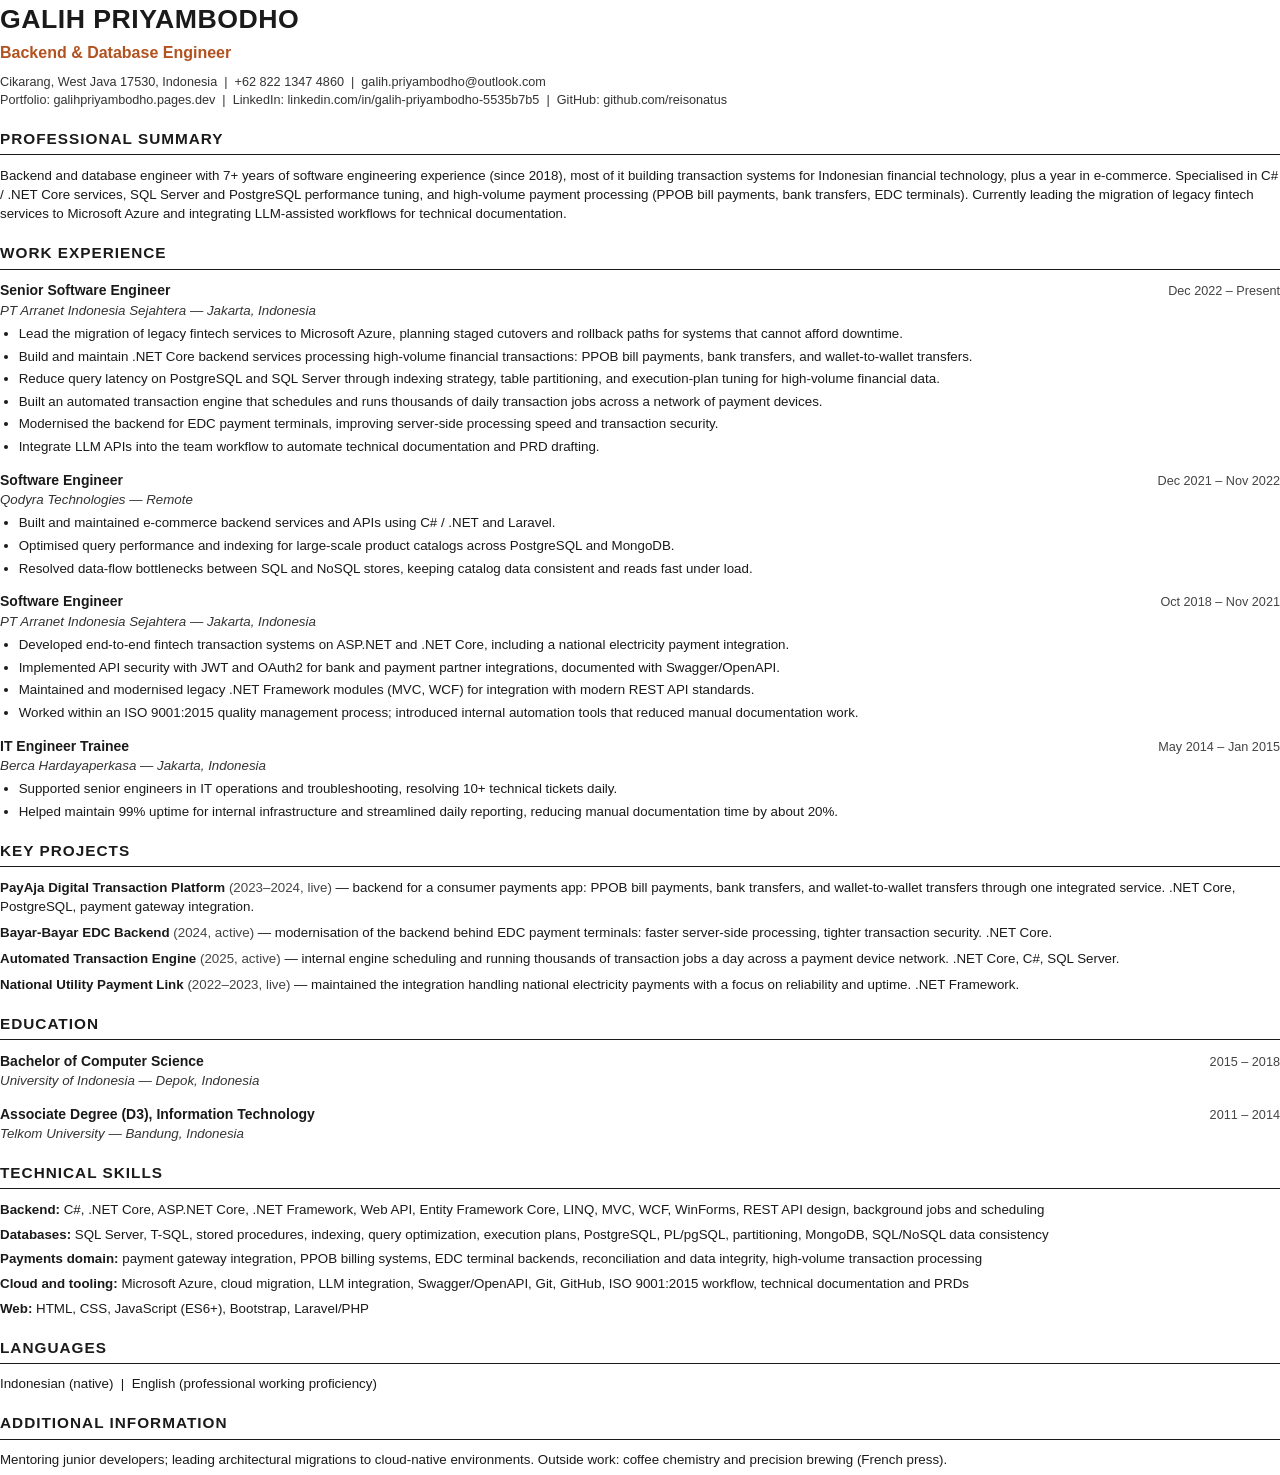
==== docs/cv-source.html @ 11c0d239 "feat: add ATS-friendly CV in European format Replaces the old CV (inflated title, resume-speak, dupl" ====
<!DOCTYPE html>
<html lang="en">
<head>
<meta charset="UTF-8">
<title>CV — Galih Priyambodho</title>
<style>
  /*
    Sumber CV — format Eropa (tanpa foto), aman untuk ATS:
    satu kolom, teks asli tanpa grafik/tabel, heading standar, font sistem.
    Regenerasi PDF:
    chrome --headless=new --print-to-pdf="docs/CV_Galih_Priyambodho.pdf" --no-pdf-header-footer "file:///.../docs/cv-source.html"
  */
  @page { size: A4; margin: 15mm 17mm; }
  * { box-sizing: border-box; margin: 0; padding: 0; }
  body {
    font-family: Arial, Helvetica, sans-serif;
    font-size: 10pt;
    line-height: 1.45;
    color: #1a1a1a;
  }
  h1 {
    font-size: 20pt;
    letter-spacing: 0.5px;
    text-transform: uppercase;
  }
  .headline {
    font-size: 12pt;
    font-weight: bold;
    color: #b1521f;
    margin: 2pt 0 6pt;
  }
  .contact-line { font-size: 9.5pt; color: #333; }
  .contact-line a { color: #333; text-decoration: none; }
  h2 {
    font-size: 11.5pt;
    text-transform: uppercase;
    letter-spacing: 1px;
    border-bottom: 1.5px solid #1a1a1a;
    padding-bottom: 3pt;
    margin: 14pt 0 8pt;
  }
  .job { margin-bottom: 10pt; page-break-inside: avoid; }
  .job-head { display: flex; justify-content: space-between; align-items: baseline; }
  .job-title { font-size: 10.5pt; font-weight: bold; }
  .job-dates { font-size: 9.5pt; color: #444; white-space: nowrap; }
  .job-org { font-size: 10pt; font-style: italic; color: #333; margin-bottom: 3pt; }
  ul { margin: 2pt 0 0 14pt; }
  li { margin-bottom: 2.5pt; }
  .skill-line { margin-bottom: 4pt; }
  .skill-line strong { display: inline; }
  .proj { margin-bottom: 5pt; }
  .proj strong { font-size: 10pt; }
  .muted { color: #444; }
</style>
</head>
<body>

  <h1>Galih Priyambodho</h1>
  <div class="headline">Backend &amp; Database Engineer</div>
  <div class="contact-line">
    Cikarang, West Java 17530, Indonesia &nbsp;|&nbsp; +62 822 1347 4860 &nbsp;|&nbsp; galih.priyambodho@outlook.com
  </div>
  <div class="contact-line">
    Portfolio: galihpriyambodho.pages.dev &nbsp;|&nbsp; LinkedIn: linkedin.com/in/galih-priyambodho-5535b7b5 &nbsp;|&nbsp; GitHub: github.com/reisonatus
  </div>

  <h2>Professional Summary</h2>
  <p>
    Backend and database engineer with 7+ years of software engineering experience (since 2018), most of it
    building transaction systems for Indonesian financial technology, plus a year in e-commerce. Specialised in
    C# / .NET Core services, SQL Server and PostgreSQL performance tuning, and high-volume payment processing
    (PPOB bill payments, bank transfers, EDC terminals). Currently leading the migration of legacy fintech
    services to Microsoft Azure and integrating LLM-assisted workflows for technical documentation.
  </p>

  <h2>Work Experience</h2>

  <div class="job">
    <div class="job-head">
      <span class="job-title">Senior Software Engineer</span>
      <span class="job-dates">Dec 2022 – Present</span>
    </div>
    <div class="job-org">PT Arranet Indonesia Sejahtera — Jakarta, Indonesia</div>
    <ul>
      <li>Lead the migration of legacy fintech services to Microsoft Azure, planning staged cutovers and rollback paths for systems that cannot afford downtime.</li>
      <li>Build and maintain .NET Core backend services processing high-volume financial transactions: PPOB bill payments, bank transfers, and wallet-to-wallet transfers.</li>
      <li>Reduce query latency on PostgreSQL and SQL Server through indexing strategy, table partitioning, and execution-plan tuning for high-volume financial data.</li>
      <li>Built an automated transaction engine that schedules and runs thousands of daily transaction jobs across a network of payment devices.</li>
      <li>Modernised the backend for EDC payment terminals, improving server-side processing speed and transaction security.</li>
      <li>Integrate LLM APIs into the team workflow to automate technical documentation and PRD drafting.</li>
    </ul>
  </div>

  <div class="job">
    <div class="job-head">
      <span class="job-title">Software Engineer</span>
      <span class="job-dates">Dec 2021 – Nov 2022</span>
    </div>
    <div class="job-org">Qodyra Technologies — Remote</div>
    <ul>
      <li>Built and maintained e-commerce backend services and APIs using C# / .NET and Laravel.</li>
      <li>Optimised query performance and indexing for large-scale product catalogs across PostgreSQL and MongoDB.</li>
      <li>Resolved data-flow bottlenecks between SQL and NoSQL stores, keeping catalog data consistent and reads fast under load.</li>
    </ul>
  </div>

  <div class="job">
    <div class="job-head">
      <span class="job-title">Software Engineer</span>
      <span class="job-dates">Oct 2018 – Nov 2021</span>
    </div>
    <div class="job-org">PT Arranet Indonesia Sejahtera — Jakarta, Indonesia</div>
    <ul>
      <li>Developed end-to-end fintech transaction systems on ASP.NET and .NET Core, including a national electricity payment integration.</li>
      <li>Implemented API security with JWT and OAuth2 for bank and payment partner integrations, documented with Swagger/OpenAPI.</li>
      <li>Maintained and modernised legacy .NET Framework modules (MVC, WCF) for integration with modern REST API standards.</li>
      <li>Worked within an ISO 9001:2015 quality management process; introduced internal automation tools that reduced manual documentation work.</li>
    </ul>
  </div>

  <div class="job">
    <div class="job-head">
      <span class="job-title">IT Engineer Trainee</span>
      <span class="job-dates">May 2014 – Jan 2015</span>
    </div>
    <div class="job-org">Berca Hardayaperkasa — Jakarta, Indonesia</div>
    <ul>
      <li>Supported senior engineers in IT operations and troubleshooting, resolving 10+ technical tickets daily.</li>
      <li>Helped maintain 99% uptime for internal infrastructure and streamlined daily reporting, reducing manual documentation time by about 20%.</li>
    </ul>
  </div>

  <h2>Key Projects</h2>
  <div class="proj"><strong>PayAja Digital Transaction Platform</strong> <span class="muted">(2023–2024, live)</span> — backend for a consumer payments app: PPOB bill payments, bank transfers, and wallet-to-wallet transfers through one integrated service. .NET Core, PostgreSQL, payment gateway integration.</div>
  <div class="proj"><strong>Bayar-Bayar EDC Backend</strong> <span class="muted">(2024, active)</span> — modernisation of the backend behind EDC payment terminals: faster server-side processing, tighter transaction security. .NET Core.</div>
  <div class="proj"><strong>Automated Transaction Engine</strong> <span class="muted">(2025, active)</span> — internal engine scheduling and running thousands of transaction jobs a day across a payment device network. .NET Core, C#, SQL Server.</div>
  <div class="proj"><strong>National Utility Payment Link</strong> <span class="muted">(2022–2023, live)</span> — maintained the integration handling national electricity payments with a focus on reliability and uptime. .NET Framework.</div>

  <h2>Education</h2>
  <div class="job">
    <div class="job-head">
      <span class="job-title">Bachelor of Computer Science</span>
      <span class="job-dates">2015 – 2018</span>
    </div>
    <div class="job-org">University of Indonesia — Depok, Indonesia</div>
  </div>
  <div class="job">
    <div class="job-head">
      <span class="job-title">Associate Degree (D3), Information Technology</span>
      <span class="job-dates">2011 – 2014</span>
    </div>
    <div class="job-org">Telkom University — Bandung, Indonesia</div>
  </div>

  <h2>Technical Skills</h2>
  <div class="skill-line"><strong>Backend:</strong> C#, .NET Core, ASP.NET Core, .NET Framework, Web API, Entity Framework Core, LINQ, MVC, WCF, WinForms, REST API design, background jobs and scheduling</div>
  <div class="skill-line"><strong>Databases:</strong> SQL Server, T-SQL, stored procedures, indexing, query optimization, execution plans, PostgreSQL, PL/pgSQL, partitioning, MongoDB, SQL/NoSQL data consistency</div>
  <div class="skill-line"><strong>Payments domain:</strong> payment gateway integration, PPOB billing systems, EDC terminal backends, reconciliation and data integrity, high-volume transaction processing</div>
  <div class="skill-line"><strong>Cloud and tooling:</strong> Microsoft Azure, cloud migration, LLM integration, Swagger/OpenAPI, Git, GitHub, ISO 9001:2015 workflow, technical documentation and PRDs</div>
  <div class="skill-line"><strong>Web:</strong> HTML, CSS, JavaScript (ES6+), Bootstrap, Laravel/PHP</div>

  <h2>Languages</h2>
  <div class="skill-line">Indonesian (native) &nbsp;|&nbsp; English (professional working proficiency)</div>

  <h2>Additional Information</h2>
  <div class="skill-line">Mentoring junior developers; leading architectural migrations to cloud-native environments. Outside work: coffee chemistry and precision brewing (French press).</div>

</body>
</html>
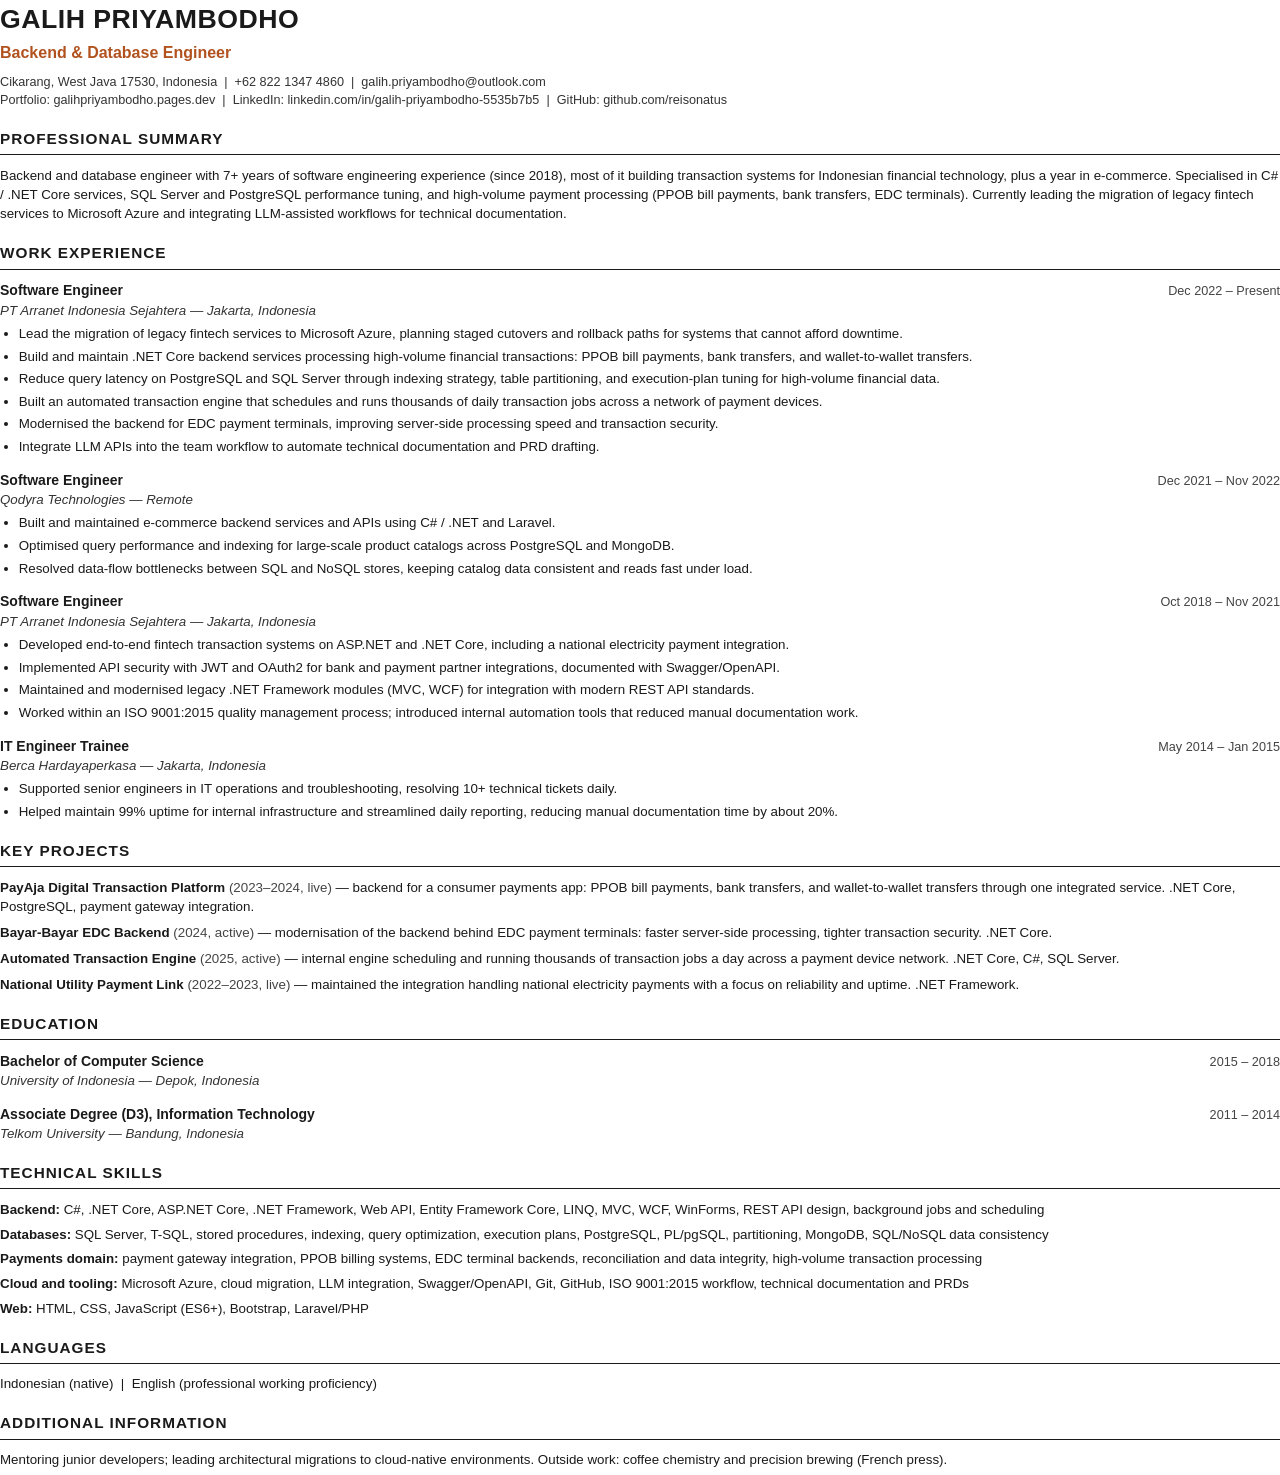
==== commit 2c57743a: "fix: correct job title to Software Engineer, remove Senior claim Site, CV source, and regenerated PD" ====
--- a/docs/cv-source.html
+++ b/docs/cv-source.html
@@ -77,7 +77,7 @@
 
   <div class="job">
     <div class="job-head">
-      <span class="job-title">Senior Software Engineer</span>
+      <span class="job-title">Software Engineer</span>
       <span class="job-dates">Dec 2022 – Present</span>
     </div>
     <div class="job-org">PT Arranet Indonesia Sejahtera — Jakarta, Indonesia</div>
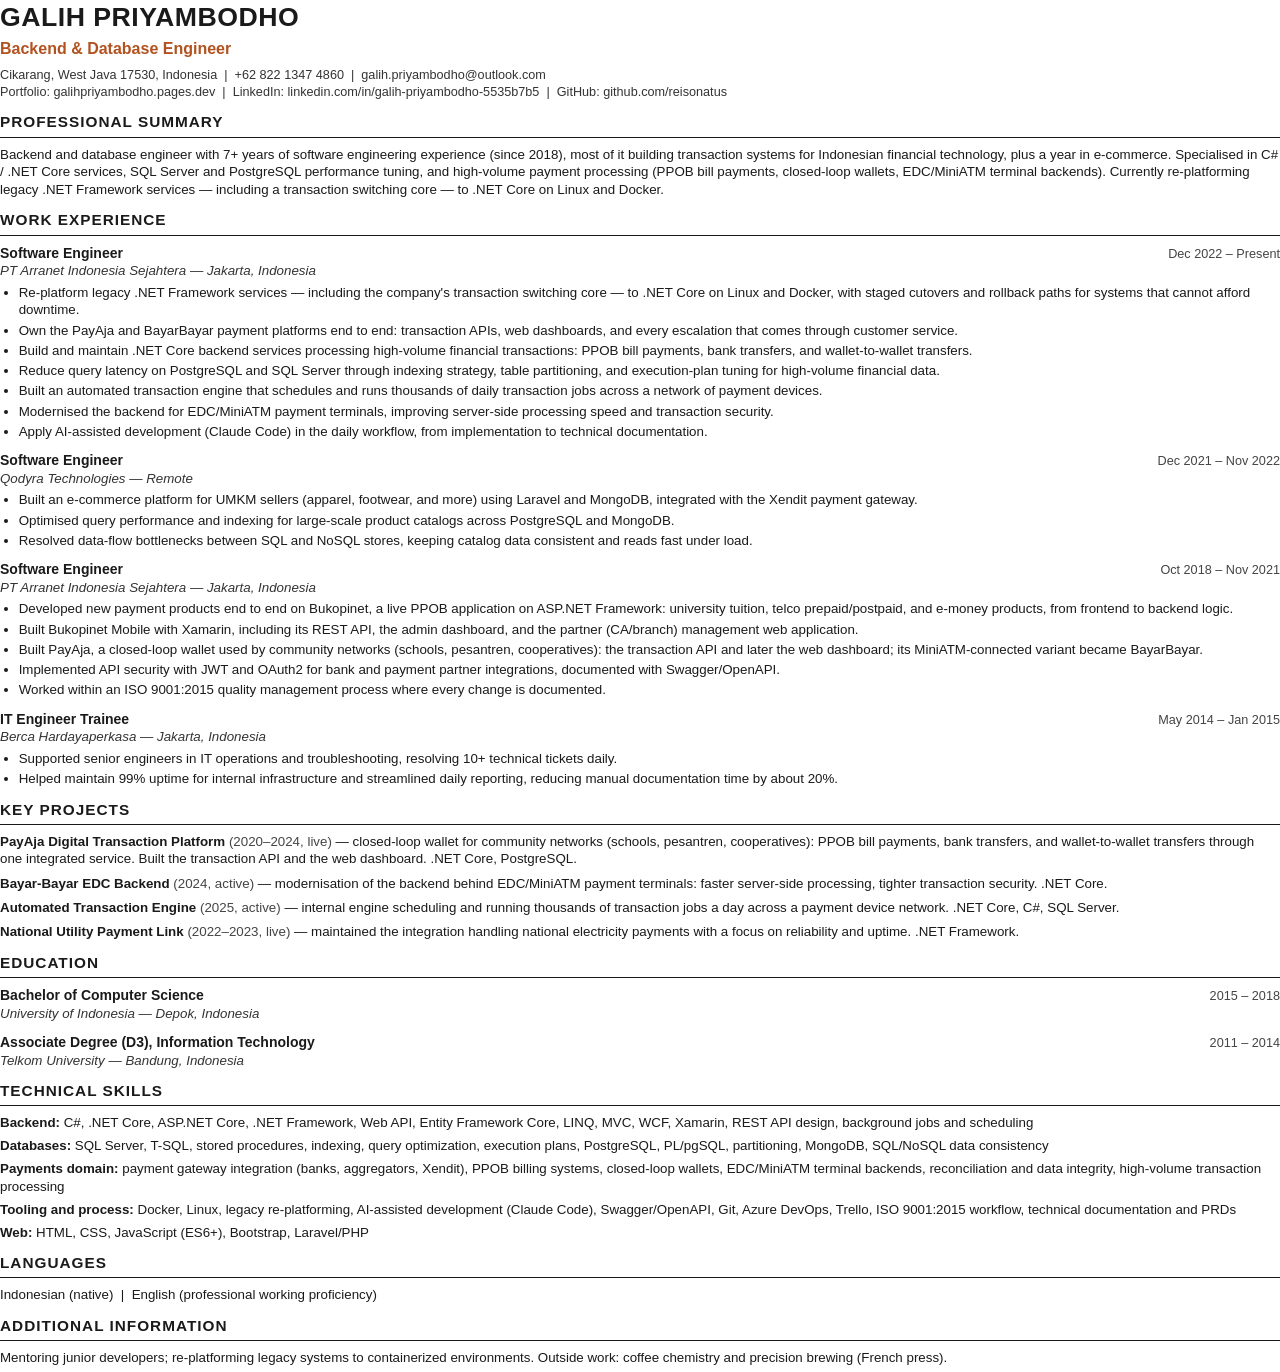
==== commit af23c59e: "feat: rewrite copy from first-person source material, drop unbacked claims About, Experience, Skills" ====
--- a/docs/cv-source.html
+++ b/docs/cv-source.html
@@ -10,12 +10,12 @@
     Regenerasi PDF:
     chrome --headless=new --print-to-pdf="docs/CV_Galih_Priyambodho.pdf" --no-pdf-header-footer "file:///.../docs/cv-source.html"
   */
-  @page { size: A4; margin: 15mm 17mm; }
+  @page { size: A4; margin: 11mm 17mm; }
   * { box-sizing: border-box; margin: 0; padding: 0; }
   body {
     font-family: Arial, Helvetica, sans-serif;
     font-size: 10pt;
-    line-height: 1.45;
+    line-height: 1.32;
     color: #1a1a1a;
   }
   h1 {
@@ -37,15 +37,15 @@
     letter-spacing: 1px;
     border-bottom: 1.5px solid #1a1a1a;
     padding-bottom: 3pt;
-    margin: 14pt 0 8pt;
+    margin: 9pt 0 6pt;
   }
-  .job { margin-bottom: 10pt; page-break-inside: avoid; }
+  .job { margin-bottom: 8pt; page-break-inside: avoid; }
   .job-head { display: flex; justify-content: space-between; align-items: baseline; }
   .job-title { font-size: 10.5pt; font-weight: bold; }
   .job-dates { font-size: 9.5pt; color: #444; white-space: nowrap; }
   .job-org { font-size: 10pt; font-style: italic; color: #333; margin-bottom: 3pt; }
   ul { margin: 2pt 0 0 14pt; }
-  li { margin-bottom: 2.5pt; }
+  li { margin-bottom: 2pt; }
   .skill-line { margin-bottom: 4pt; }
   .skill-line strong { display: inline; }
   .proj { margin-bottom: 5pt; }
@@ -69,8 +69,8 @@
     Backend and database engineer with 7+ years of software engineering experience (since 2018), most of it
     building transaction systems for Indonesian financial technology, plus a year in e-commerce. Specialised in
     C# / .NET Core services, SQL Server and PostgreSQL performance tuning, and high-volume payment processing
-    (PPOB bill payments, bank transfers, EDC terminals). Currently leading the migration of legacy fintech
-    services to Microsoft Azure and integrating LLM-assisted workflows for technical documentation.
+    (PPOB bill payments, closed-loop wallets, EDC/MiniATM terminal backends). Currently re-platforming legacy
+    .NET Framework services — including a transaction switching core — to .NET Core on Linux and Docker.
   </p>
 
   <h2>Work Experience</h2>
@@ -82,12 +82,13 @@
     </div>
     <div class="job-org">PT Arranet Indonesia Sejahtera — Jakarta, Indonesia</div>
     <ul>
-      <li>Lead the migration of legacy fintech services to Microsoft Azure, planning staged cutovers and rollback paths for systems that cannot afford downtime.</li>
+      <li>Re-platform legacy .NET Framework services — including the company's transaction switching core — to .NET Core on Linux and Docker, with staged cutovers and rollback paths for systems that cannot afford downtime.</li>
+      <li>Own the PayAja and BayarBayar payment platforms end to end: transaction APIs, web dashboards, and every escalation that comes through customer service.</li>
       <li>Build and maintain .NET Core backend services processing high-volume financial transactions: PPOB bill payments, bank transfers, and wallet-to-wallet transfers.</li>
       <li>Reduce query latency on PostgreSQL and SQL Server through indexing strategy, table partitioning, and execution-plan tuning for high-volume financial data.</li>
       <li>Built an automated transaction engine that schedules and runs thousands of daily transaction jobs across a network of payment devices.</li>
-      <li>Modernised the backend for EDC payment terminals, improving server-side processing speed and transaction security.</li>
-      <li>Integrate LLM APIs into the team workflow to automate technical documentation and PRD drafting.</li>
+      <li>Modernised the backend for EDC/MiniATM payment terminals, improving server-side processing speed and transaction security.</li>
+      <li>Apply AI-assisted development (Claude Code) in the daily workflow, from implementation to technical documentation.</li>
     </ul>
   </div>
 
@@ -98,7 +99,7 @@
     </div>
     <div class="job-org">Qodyra Technologies — Remote</div>
     <ul>
-      <li>Built and maintained e-commerce backend services and APIs using C# / .NET and Laravel.</li>
+      <li>Built an e-commerce platform for UMKM sellers (apparel, footwear, and more) using Laravel and MongoDB, integrated with the Xendit payment gateway.</li>
       <li>Optimised query performance and indexing for large-scale product catalogs across PostgreSQL and MongoDB.</li>
       <li>Resolved data-flow bottlenecks between SQL and NoSQL stores, keeping catalog data consistent and reads fast under load.</li>
     </ul>
@@ -111,10 +112,11 @@
     </div>
     <div class="job-org">PT Arranet Indonesia Sejahtera — Jakarta, Indonesia</div>
     <ul>
-      <li>Developed end-to-end fintech transaction systems on ASP.NET and .NET Core, including a national electricity payment integration.</li>
+      <li>Developed new payment products end to end on Bukopinet, a live PPOB application on ASP.NET Framework: university tuition, telco prepaid/postpaid, and e-money products, from frontend to backend logic.</li>
+      <li>Built Bukopinet Mobile with Xamarin, including its REST API, the admin dashboard, and the partner (CA/branch) management web application.</li>
+      <li>Built PayAja, a closed-loop wallet used by community networks (schools, pesantren, cooperatives): the transaction API and later the web dashboard; its MiniATM-connected variant became BayarBayar.</li>
       <li>Implemented API security with JWT and OAuth2 for bank and payment partner integrations, documented with Swagger/OpenAPI.</li>
-      <li>Maintained and modernised legacy .NET Framework modules (MVC, WCF) for integration with modern REST API standards.</li>
-      <li>Worked within an ISO 9001:2015 quality management process; introduced internal automation tools that reduced manual documentation work.</li>
+      <li>Worked within an ISO 9001:2015 quality management process where every change is documented.</li>
     </ul>
   </div>
 
@@ -131,8 +133,8 @@
   </div>
 
   <h2>Key Projects</h2>
-  <div class="proj"><strong>PayAja Digital Transaction Platform</strong> <span class="muted">(2023–2024, live)</span> — backend for a consumer payments app: PPOB bill payments, bank transfers, and wallet-to-wallet transfers through one integrated service. .NET Core, PostgreSQL, payment gateway integration.</div>
-  <div class="proj"><strong>Bayar-Bayar EDC Backend</strong> <span class="muted">(2024, active)</span> — modernisation of the backend behind EDC payment terminals: faster server-side processing, tighter transaction security. .NET Core.</div>
+  <div class="proj"><strong>PayAja Digital Transaction Platform</strong> <span class="muted">(2020–2024, live)</span> — closed-loop wallet for community networks (schools, pesantren, cooperatives): PPOB bill payments, bank transfers, and wallet-to-wallet transfers through one integrated service. Built the transaction API and the web dashboard. .NET Core, PostgreSQL.</div>
+  <div class="proj"><strong>Bayar-Bayar EDC Backend</strong> <span class="muted">(2024, active)</span> — modernisation of the backend behind EDC/MiniATM payment terminals: faster server-side processing, tighter transaction security. .NET Core.</div>
   <div class="proj"><strong>Automated Transaction Engine</strong> <span class="muted">(2025, active)</span> — internal engine scheduling and running thousands of transaction jobs a day across a payment device network. .NET Core, C#, SQL Server.</div>
   <div class="proj"><strong>National Utility Payment Link</strong> <span class="muted">(2022–2023, live)</span> — maintained the integration handling national electricity payments with a focus on reliability and uptime. .NET Framework.</div>
 
@@ -153,17 +155,17 @@
   </div>
 
   <h2>Technical Skills</h2>
-  <div class="skill-line"><strong>Backend:</strong> C#, .NET Core, ASP.NET Core, .NET Framework, Web API, Entity Framework Core, LINQ, MVC, WCF, WinForms, REST API design, background jobs and scheduling</div>
+  <div class="skill-line"><strong>Backend:</strong> C#, .NET Core, ASP.NET Core, .NET Framework, Web API, Entity Framework Core, LINQ, MVC, WCF, Xamarin, REST API design, background jobs and scheduling</div>
   <div class="skill-line"><strong>Databases:</strong> SQL Server, T-SQL, stored procedures, indexing, query optimization, execution plans, PostgreSQL, PL/pgSQL, partitioning, MongoDB, SQL/NoSQL data consistency</div>
-  <div class="skill-line"><strong>Payments domain:</strong> payment gateway integration, PPOB billing systems, EDC terminal backends, reconciliation and data integrity, high-volume transaction processing</div>
-  <div class="skill-line"><strong>Cloud and tooling:</strong> Microsoft Azure, cloud migration, LLM integration, Swagger/OpenAPI, Git, GitHub, ISO 9001:2015 workflow, technical documentation and PRDs</div>
+  <div class="skill-line"><strong>Payments domain:</strong> payment gateway integration (banks, aggregators, Xendit), PPOB billing systems, closed-loop wallets, EDC/MiniATM terminal backends, reconciliation and data integrity, high-volume transaction processing</div>
+  <div class="skill-line"><strong>Tooling and process:</strong> Docker, Linux, legacy re-platforming, AI-assisted development (Claude Code), Swagger/OpenAPI, Git, Azure DevOps, Trello, ISO 9001:2015 workflow, technical documentation and PRDs</div>
   <div class="skill-line"><strong>Web:</strong> HTML, CSS, JavaScript (ES6+), Bootstrap, Laravel/PHP</div>
 
   <h2>Languages</h2>
   <div class="skill-line">Indonesian (native) &nbsp;|&nbsp; English (professional working proficiency)</div>
 
   <h2>Additional Information</h2>
-  <div class="skill-line">Mentoring junior developers; leading architectural migrations to cloud-native environments. Outside work: coffee chemistry and precision brewing (French press).</div>
+  <div class="skill-line">Mentoring junior developers; re-platforming legacy systems to containerized environments. Outside work: coffee chemistry and precision brewing (French press).</div>
 
 </body>
 </html>
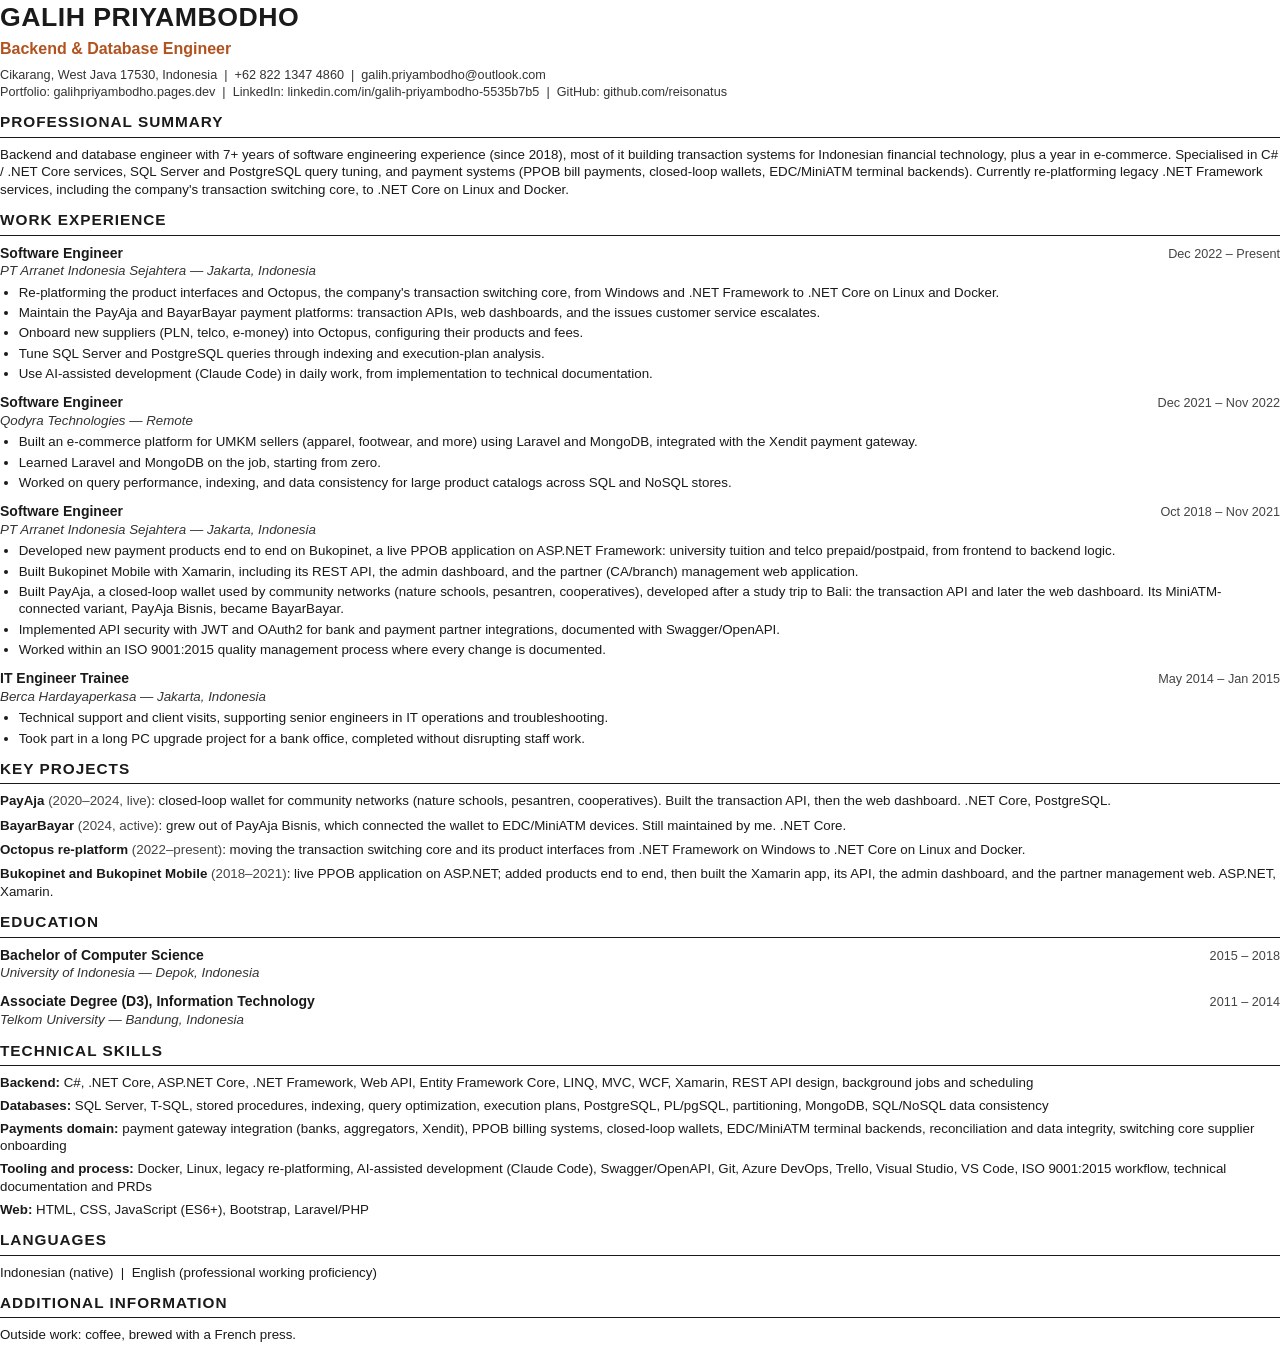
==== commit 20c915d3: "feat: unslop design and sync CV to verified facts - fix circular --font-body/--font-mono vars (DM Sa" ====
--- a/docs/cv-source.html
+++ b/docs/cv-source.html
@@ -68,9 +68,9 @@
   <p>
     Backend and database engineer with 7+ years of software engineering experience (since 2018), most of it
     building transaction systems for Indonesian financial technology, plus a year in e-commerce. Specialised in
-    C# / .NET Core services, SQL Server and PostgreSQL performance tuning, and high-volume payment processing
-    (PPOB bill payments, closed-loop wallets, EDC/MiniATM terminal backends). Currently re-platforming legacy
-    .NET Framework services — including a transaction switching core — to .NET Core on Linux and Docker.
+    C# / .NET Core services, SQL Server and PostgreSQL query tuning, and payment systems (PPOB bill payments,
+    closed-loop wallets, EDC/MiniATM terminal backends). Currently re-platforming legacy .NET Framework services,
+    including the company's transaction switching core, to .NET Core on Linux and Docker.
   </p>
 
   <h2>Work Experience</h2>
@@ -82,13 +82,11 @@
     </div>
     <div class="job-org">PT Arranet Indonesia Sejahtera — Jakarta, Indonesia</div>
     <ul>
-      <li>Re-platform legacy .NET Framework services — including the company's transaction switching core — to .NET Core on Linux and Docker, with staged cutovers and rollback paths for systems that cannot afford downtime.</li>
-      <li>Own the PayAja and BayarBayar payment platforms end to end: transaction APIs, web dashboards, and every escalation that comes through customer service.</li>
-      <li>Build and maintain .NET Core backend services processing high-volume financial transactions: PPOB bill payments, bank transfers, and wallet-to-wallet transfers.</li>
-      <li>Reduce query latency on PostgreSQL and SQL Server through indexing strategy, table partitioning, and execution-plan tuning for high-volume financial data.</li>
-      <li>Built an automated transaction engine that schedules and runs thousands of daily transaction jobs across a network of payment devices.</li>
-      <li>Modernised the backend for EDC/MiniATM payment terminals, improving server-side processing speed and transaction security.</li>
-      <li>Apply AI-assisted development (Claude Code) in the daily workflow, from implementation to technical documentation.</li>
+      <li>Re-platforming the product interfaces and Octopus, the company's transaction switching core, from Windows and .NET Framework to .NET Core on Linux and Docker.</li>
+      <li>Maintain the PayAja and BayarBayar payment platforms: transaction APIs, web dashboards, and the issues customer service escalates.</li>
+      <li>Onboard new suppliers (PLN, telco, e-money) into Octopus, configuring their products and fees.</li>
+      <li>Tune SQL Server and PostgreSQL queries through indexing and execution-plan analysis.</li>
+      <li>Use AI-assisted development (Claude Code) in daily work, from implementation to technical documentation.</li>
     </ul>
   </div>
 
@@ -100,8 +98,8 @@
     <div class="job-org">Qodyra Technologies — Remote</div>
     <ul>
       <li>Built an e-commerce platform for UMKM sellers (apparel, footwear, and more) using Laravel and MongoDB, integrated with the Xendit payment gateway.</li>
-      <li>Optimised query performance and indexing for large-scale product catalogs across PostgreSQL and MongoDB.</li>
-      <li>Resolved data-flow bottlenecks between SQL and NoSQL stores, keeping catalog data consistent and reads fast under load.</li>
+      <li>Learned Laravel and MongoDB on the job, starting from zero.</li>
+      <li>Worked on query performance, indexing, and data consistency for large product catalogs across SQL and NoSQL stores.</li>
     </ul>
   </div>
 
@@ -112,9 +110,9 @@
     </div>
     <div class="job-org">PT Arranet Indonesia Sejahtera — Jakarta, Indonesia</div>
     <ul>
-      <li>Developed new payment products end to end on Bukopinet, a live PPOB application on ASP.NET Framework: university tuition, telco prepaid/postpaid, and e-money products, from frontend to backend logic.</li>
+      <li>Developed new payment products end to end on Bukopinet, a live PPOB application on ASP.NET Framework: university tuition and telco prepaid/postpaid, from frontend to backend logic.</li>
       <li>Built Bukopinet Mobile with Xamarin, including its REST API, the admin dashboard, and the partner (CA/branch) management web application.</li>
-      <li>Built PayAja, a closed-loop wallet used by community networks (schools, pesantren, cooperatives): the transaction API and later the web dashboard; its MiniATM-connected variant became BayarBayar.</li>
+      <li>Built PayAja, a closed-loop wallet used by community networks (nature schools, pesantren, cooperatives), developed after a study trip to Bali: the transaction API and later the web dashboard. Its MiniATM-connected variant, PayAja Bisnis, became BayarBayar.</li>
       <li>Implemented API security with JWT and OAuth2 for bank and payment partner integrations, documented with Swagger/OpenAPI.</li>
       <li>Worked within an ISO 9001:2015 quality management process where every change is documented.</li>
     </ul>
@@ -127,16 +125,16 @@
     </div>
     <div class="job-org">Berca Hardayaperkasa — Jakarta, Indonesia</div>
     <ul>
-      <li>Supported senior engineers in IT operations and troubleshooting, resolving 10+ technical tickets daily.</li>
-      <li>Helped maintain 99% uptime for internal infrastructure and streamlined daily reporting, reducing manual documentation time by about 20%.</li>
+      <li>Technical support and client visits, supporting senior engineers in IT operations and troubleshooting.</li>
+      <li>Took part in a long PC upgrade project for a bank office, completed without disrupting staff work.</li>
     </ul>
   </div>
 
   <h2>Key Projects</h2>
-  <div class="proj"><strong>PayAja Digital Transaction Platform</strong> <span class="muted">(2020–2024, live)</span> — closed-loop wallet for community networks (schools, pesantren, cooperatives): PPOB bill payments, bank transfers, and wallet-to-wallet transfers through one integrated service. Built the transaction API and the web dashboard. .NET Core, PostgreSQL.</div>
-  <div class="proj"><strong>Bayar-Bayar EDC Backend</strong> <span class="muted">(2024, active)</span> — modernisation of the backend behind EDC/MiniATM payment terminals: faster server-side processing, tighter transaction security. .NET Core.</div>
-  <div class="proj"><strong>Automated Transaction Engine</strong> <span class="muted">(2025, active)</span> — internal engine scheduling and running thousands of transaction jobs a day across a payment device network. .NET Core, C#, SQL Server.</div>
-  <div class="proj"><strong>National Utility Payment Link</strong> <span class="muted">(2022–2023, live)</span> — maintained the integration handling national electricity payments with a focus on reliability and uptime. .NET Framework.</div>
+  <div class="proj"><strong>PayAja</strong> <span class="muted">(2020–2024, live)</span>: closed-loop wallet for community networks (nature schools, pesantren, cooperatives). Built the transaction API, then the web dashboard. .NET Core, PostgreSQL.</div>
+  <div class="proj"><strong>BayarBayar</strong> <span class="muted">(2024, active)</span>: grew out of PayAja Bisnis, which connected the wallet to EDC/MiniATM devices. Still maintained by me. .NET Core.</div>
+  <div class="proj"><strong>Octopus re-platform</strong> <span class="muted">(2022–present)</span>: moving the transaction switching core and its product interfaces from .NET Framework on Windows to .NET Core on Linux and Docker.</div>
+  <div class="proj"><strong>Bukopinet and Bukopinet Mobile</strong> <span class="muted">(2018–2021)</span>: live PPOB application on ASP.NET; added products end to end, then built the Xamarin app, its API, the admin dashboard, and the partner management web. ASP.NET, Xamarin.</div>
 
   <h2>Education</h2>
   <div class="job">
@@ -157,15 +155,15 @@
   <h2>Technical Skills</h2>
   <div class="skill-line"><strong>Backend:</strong> C#, .NET Core, ASP.NET Core, .NET Framework, Web API, Entity Framework Core, LINQ, MVC, WCF, Xamarin, REST API design, background jobs and scheduling</div>
   <div class="skill-line"><strong>Databases:</strong> SQL Server, T-SQL, stored procedures, indexing, query optimization, execution plans, PostgreSQL, PL/pgSQL, partitioning, MongoDB, SQL/NoSQL data consistency</div>
-  <div class="skill-line"><strong>Payments domain:</strong> payment gateway integration (banks, aggregators, Xendit), PPOB billing systems, closed-loop wallets, EDC/MiniATM terminal backends, reconciliation and data integrity, high-volume transaction processing</div>
-  <div class="skill-line"><strong>Tooling and process:</strong> Docker, Linux, legacy re-platforming, AI-assisted development (Claude Code), Swagger/OpenAPI, Git, Azure DevOps, Trello, ISO 9001:2015 workflow, technical documentation and PRDs</div>
+  <div class="skill-line"><strong>Payments domain:</strong> payment gateway integration (banks, aggregators, Xendit), PPOB billing systems, closed-loop wallets, EDC/MiniATM terminal backends, reconciliation and data integrity, switching core supplier onboarding</div>
+  <div class="skill-line"><strong>Tooling and process:</strong> Docker, Linux, legacy re-platforming, AI-assisted development (Claude Code), Swagger/OpenAPI, Git, Azure DevOps, Trello, Visual Studio, VS Code, ISO 9001:2015 workflow, technical documentation and PRDs</div>
   <div class="skill-line"><strong>Web:</strong> HTML, CSS, JavaScript (ES6+), Bootstrap, Laravel/PHP</div>
 
   <h2>Languages</h2>
   <div class="skill-line">Indonesian (native) &nbsp;|&nbsp; English (professional working proficiency)</div>
 
   <h2>Additional Information</h2>
-  <div class="skill-line">Mentoring junior developers; re-platforming legacy systems to containerized environments. Outside work: coffee chemistry and precision brewing (French press).</div>
+  <div class="skill-line">Outside work: coffee, brewed with a French press.</div>
 
 </body>
 </html>
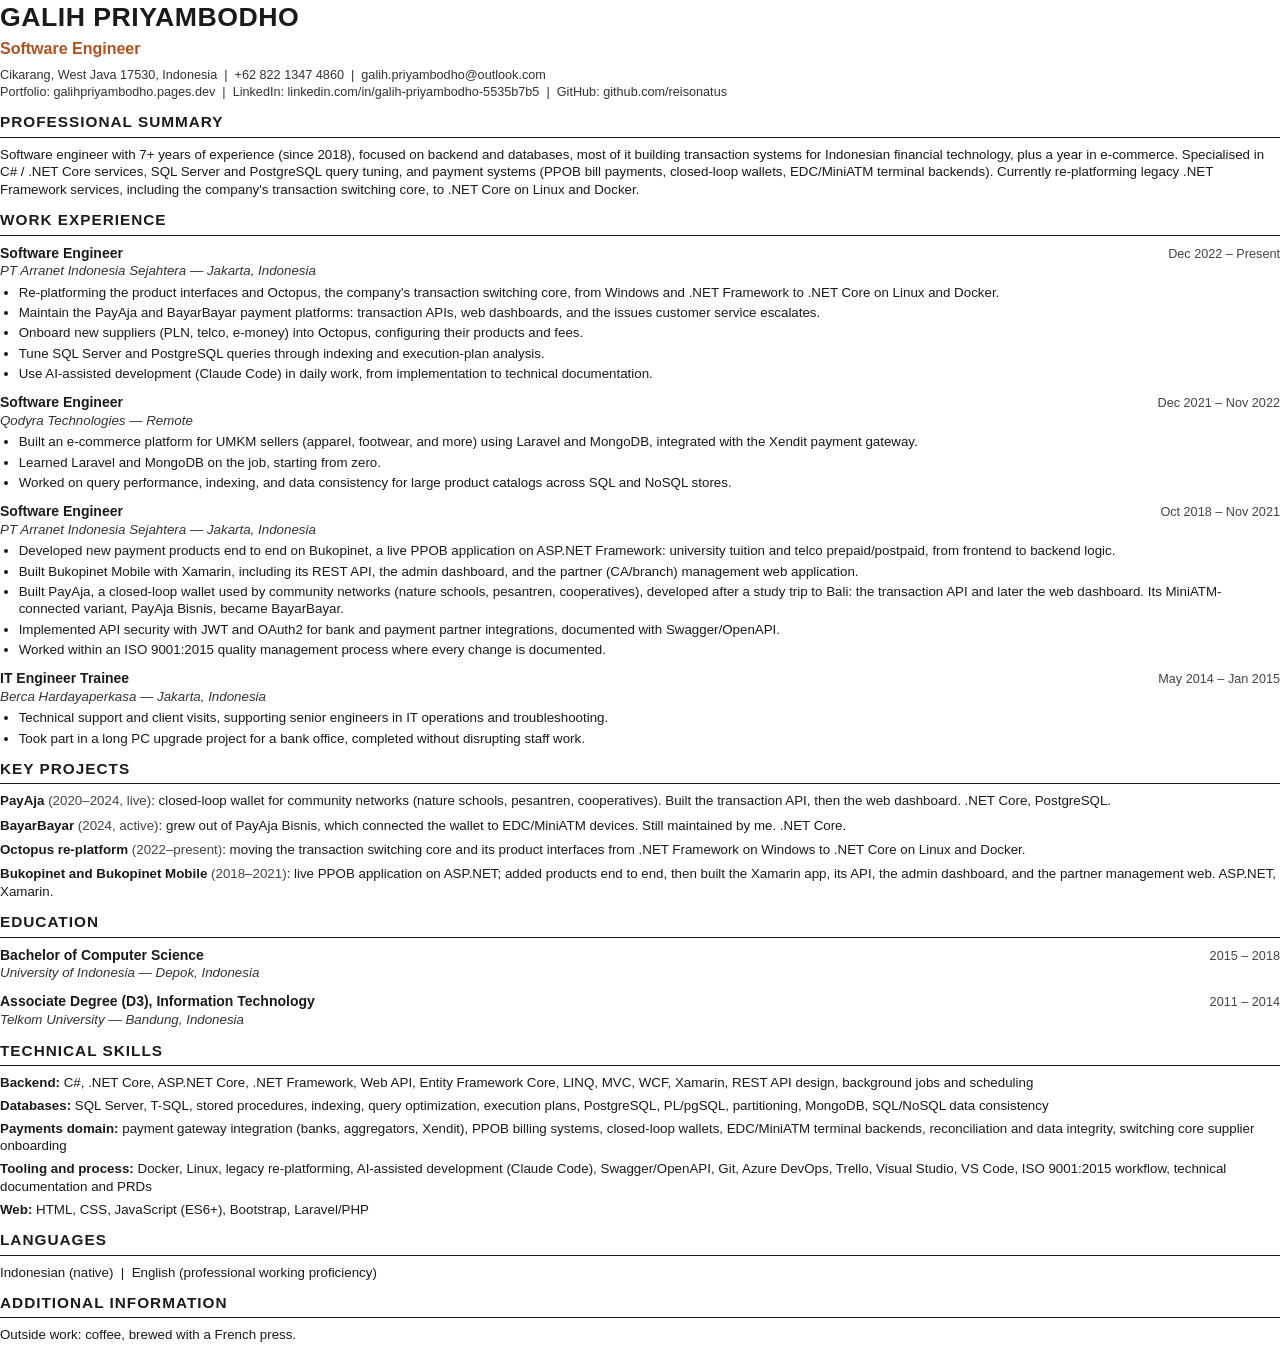
==== commit 8d259bc1: "feat: use Software Engineer as headline on site and CV Backend and database work stays as the descri" ====
--- a/docs/cv-source.html
+++ b/docs/cv-source.html
@@ -56,7 +56,7 @@
 <body>
 
   <h1>Galih Priyambodho</h1>
-  <div class="headline">Backend &amp; Database Engineer</div>
+  <div class="headline">Software Engineer</div>
   <div class="contact-line">
     Cikarang, West Java 17530, Indonesia &nbsp;|&nbsp; +62 822 1347 4860 &nbsp;|&nbsp; galih.priyambodho@outlook.com
   </div>
@@ -66,7 +66,7 @@
 
   <h2>Professional Summary</h2>
   <p>
-    Backend and database engineer with 7+ years of software engineering experience (since 2018), most of it
+    Software engineer with 7+ years of experience (since 2018), focused on backend and databases, most of it
     building transaction systems for Indonesian financial technology, plus a year in e-commerce. Specialised in
     C# / .NET Core services, SQL Server and PostgreSQL query tuning, and payment systems (PPOB bill payments,
     closed-loop wallets, EDC/MiniATM terminal backends). Currently re-platforming legacy .NET Framework services,
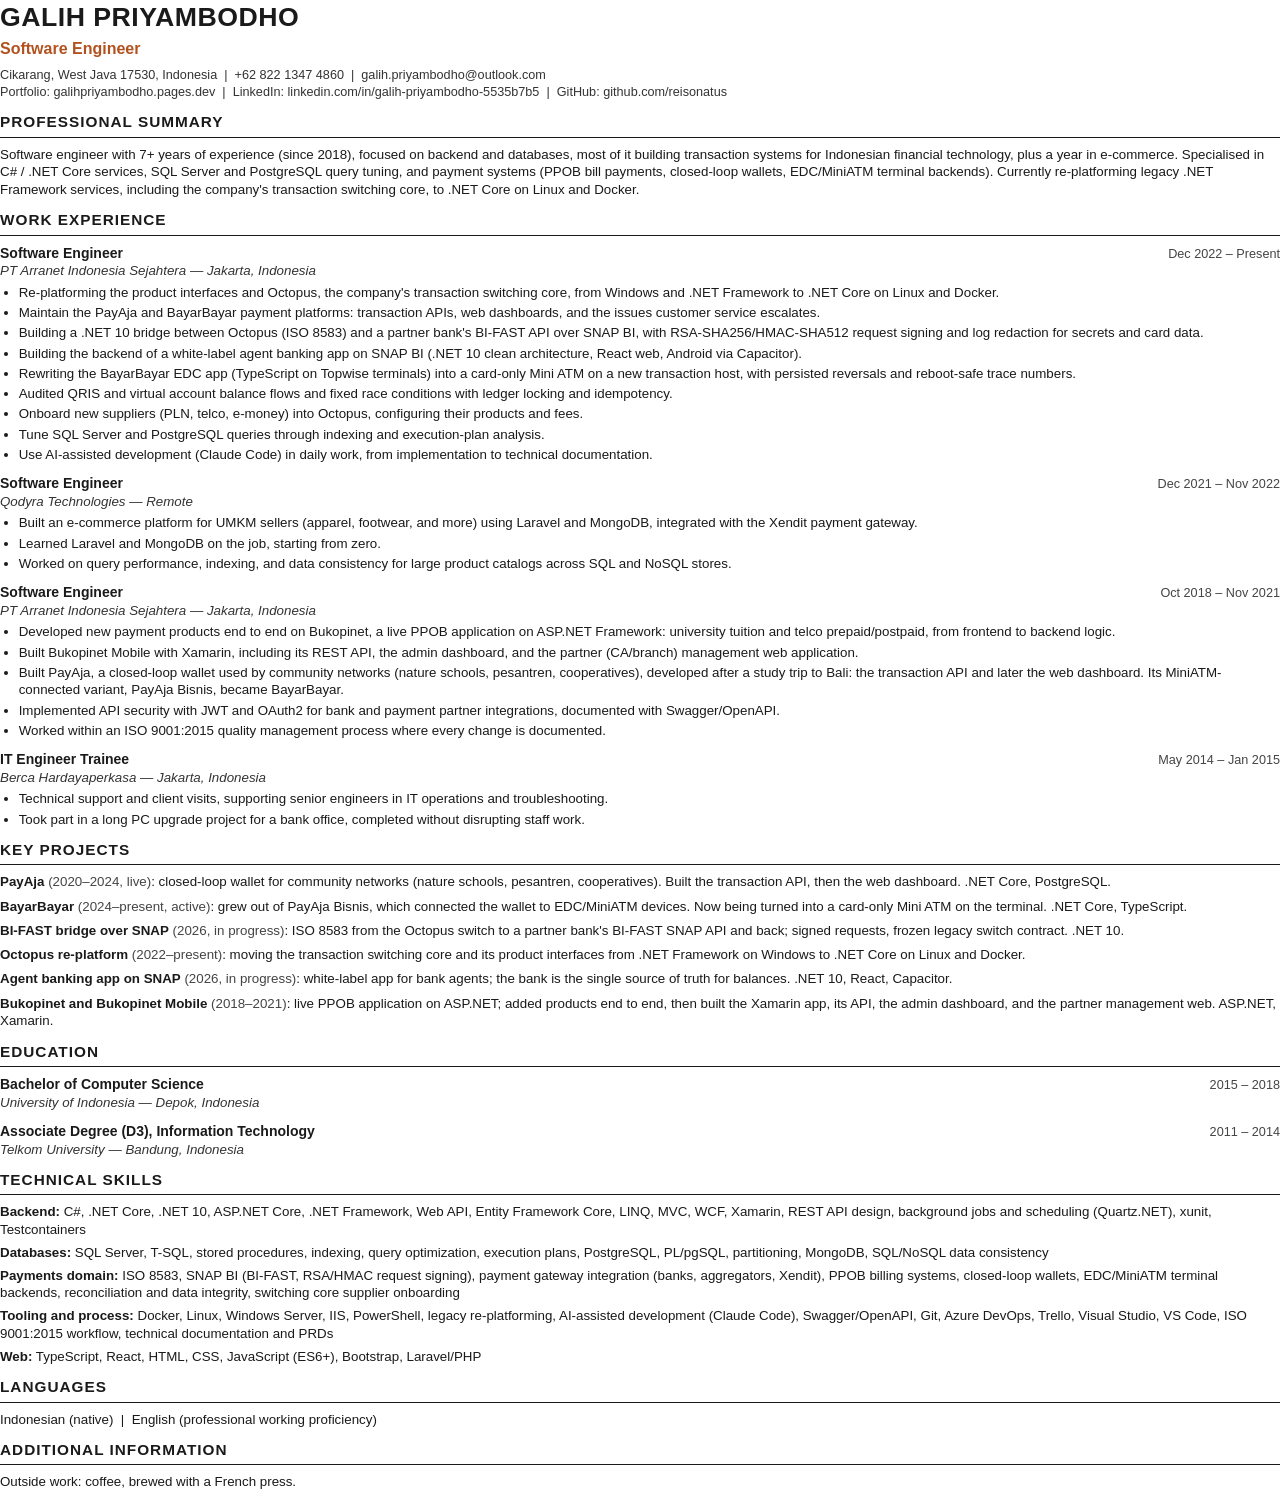
==== commit b87a53b6: "feat: add BI-FAST bridge, agent banking app, and payments skills - projects: BI-FAST bridge over SNA" ====
--- a/docs/cv-source.html
+++ b/docs/cv-source.html
@@ -84,6 +84,10 @@
     <ul>
       <li>Re-platforming the product interfaces and Octopus, the company's transaction switching core, from Windows and .NET Framework to .NET Core on Linux and Docker.</li>
       <li>Maintain the PayAja and BayarBayar payment platforms: transaction APIs, web dashboards, and the issues customer service escalates.</li>
+      <li>Building a .NET 10 bridge between Octopus (ISO 8583) and a partner bank's BI-FAST API over SNAP BI, with RSA-SHA256/HMAC-SHA512 request signing and log redaction for secrets and card data.</li>
+      <li>Building the backend of a white-label agent banking app on SNAP BI (.NET 10 clean architecture, React web, Android via Capacitor).</li>
+      <li>Rewriting the BayarBayar EDC app (TypeScript on Topwise terminals) into a card-only Mini ATM on a new transaction host, with persisted reversals and reboot-safe trace numbers.</li>
+      <li>Audited QRIS and virtual account balance flows and fixed race conditions with ledger locking and idempotency.</li>
       <li>Onboard new suppliers (PLN, telco, e-money) into Octopus, configuring their products and fees.</li>
       <li>Tune SQL Server and PostgreSQL queries through indexing and execution-plan analysis.</li>
       <li>Use AI-assisted development (Claude Code) in daily work, from implementation to technical documentation.</li>
@@ -132,8 +136,10 @@
 
   <h2>Key Projects</h2>
   <div class="proj"><strong>PayAja</strong> <span class="muted">(2020–2024, live)</span>: closed-loop wallet for community networks (nature schools, pesantren, cooperatives). Built the transaction API, then the web dashboard. .NET Core, PostgreSQL.</div>
-  <div class="proj"><strong>BayarBayar</strong> <span class="muted">(2024, active)</span>: grew out of PayAja Bisnis, which connected the wallet to EDC/MiniATM devices. Still maintained by me. .NET Core.</div>
+  <div class="proj"><strong>BayarBayar</strong> <span class="muted">(2024–present, active)</span>: grew out of PayAja Bisnis, which connected the wallet to EDC/MiniATM devices. Now being turned into a card-only Mini ATM on the terminal. .NET Core, TypeScript.</div>
+  <div class="proj"><strong>BI-FAST bridge over SNAP</strong> <span class="muted">(2026, in progress)</span>: ISO 8583 from the Octopus switch to a partner bank's BI-FAST SNAP API and back; signed requests, frozen legacy switch contract. .NET 10.</div>
   <div class="proj"><strong>Octopus re-platform</strong> <span class="muted">(2022–present)</span>: moving the transaction switching core and its product interfaces from .NET Framework on Windows to .NET Core on Linux and Docker.</div>
+  <div class="proj"><strong>Agent banking app on SNAP</strong> <span class="muted">(2026, in progress)</span>: white-label app for bank agents; the bank is the single source of truth for balances. .NET 10, React, Capacitor.</div>
   <div class="proj"><strong>Bukopinet and Bukopinet Mobile</strong> <span class="muted">(2018–2021)</span>: live PPOB application on ASP.NET; added products end to end, then built the Xamarin app, its API, the admin dashboard, and the partner management web. ASP.NET, Xamarin.</div>
 
   <h2>Education</h2>
@@ -153,11 +159,11 @@
   </div>
 
   <h2>Technical Skills</h2>
-  <div class="skill-line"><strong>Backend:</strong> C#, .NET Core, ASP.NET Core, .NET Framework, Web API, Entity Framework Core, LINQ, MVC, WCF, Xamarin, REST API design, background jobs and scheduling</div>
+  <div class="skill-line"><strong>Backend:</strong> C#, .NET Core, .NET 10, ASP.NET Core, .NET Framework, Web API, Entity Framework Core, LINQ, MVC, WCF, Xamarin, REST API design, background jobs and scheduling (Quartz.NET), xunit, Testcontainers</div>
   <div class="skill-line"><strong>Databases:</strong> SQL Server, T-SQL, stored procedures, indexing, query optimization, execution plans, PostgreSQL, PL/pgSQL, partitioning, MongoDB, SQL/NoSQL data consistency</div>
-  <div class="skill-line"><strong>Payments domain:</strong> payment gateway integration (banks, aggregators, Xendit), PPOB billing systems, closed-loop wallets, EDC/MiniATM terminal backends, reconciliation and data integrity, switching core supplier onboarding</div>
-  <div class="skill-line"><strong>Tooling and process:</strong> Docker, Linux, legacy re-platforming, AI-assisted development (Claude Code), Swagger/OpenAPI, Git, Azure DevOps, Trello, Visual Studio, VS Code, ISO 9001:2015 workflow, technical documentation and PRDs</div>
-  <div class="skill-line"><strong>Web:</strong> HTML, CSS, JavaScript (ES6+), Bootstrap, Laravel/PHP</div>
+  <div class="skill-line"><strong>Payments domain:</strong> ISO 8583, SNAP BI (BI-FAST, RSA/HMAC request signing), payment gateway integration (banks, aggregators, Xendit), PPOB billing systems, closed-loop wallets, EDC/MiniATM terminal backends, reconciliation and data integrity, switching core supplier onboarding</div>
+  <div class="skill-line"><strong>Tooling and process:</strong> Docker, Linux, Windows Server, IIS, PowerShell, legacy re-platforming, AI-assisted development (Claude Code), Swagger/OpenAPI, Git, Azure DevOps, Trello, Visual Studio, VS Code, ISO 9001:2015 workflow, technical documentation and PRDs</div>
+  <div class="skill-line"><strong>Web:</strong> TypeScript, React, HTML, CSS, JavaScript (ES6+), Bootstrap, Laravel/PHP</div>
 
   <h2>Languages</h2>
   <div class="skill-line">Indonesian (native) &nbsp;|&nbsp; English (professional working proficiency)</div>
